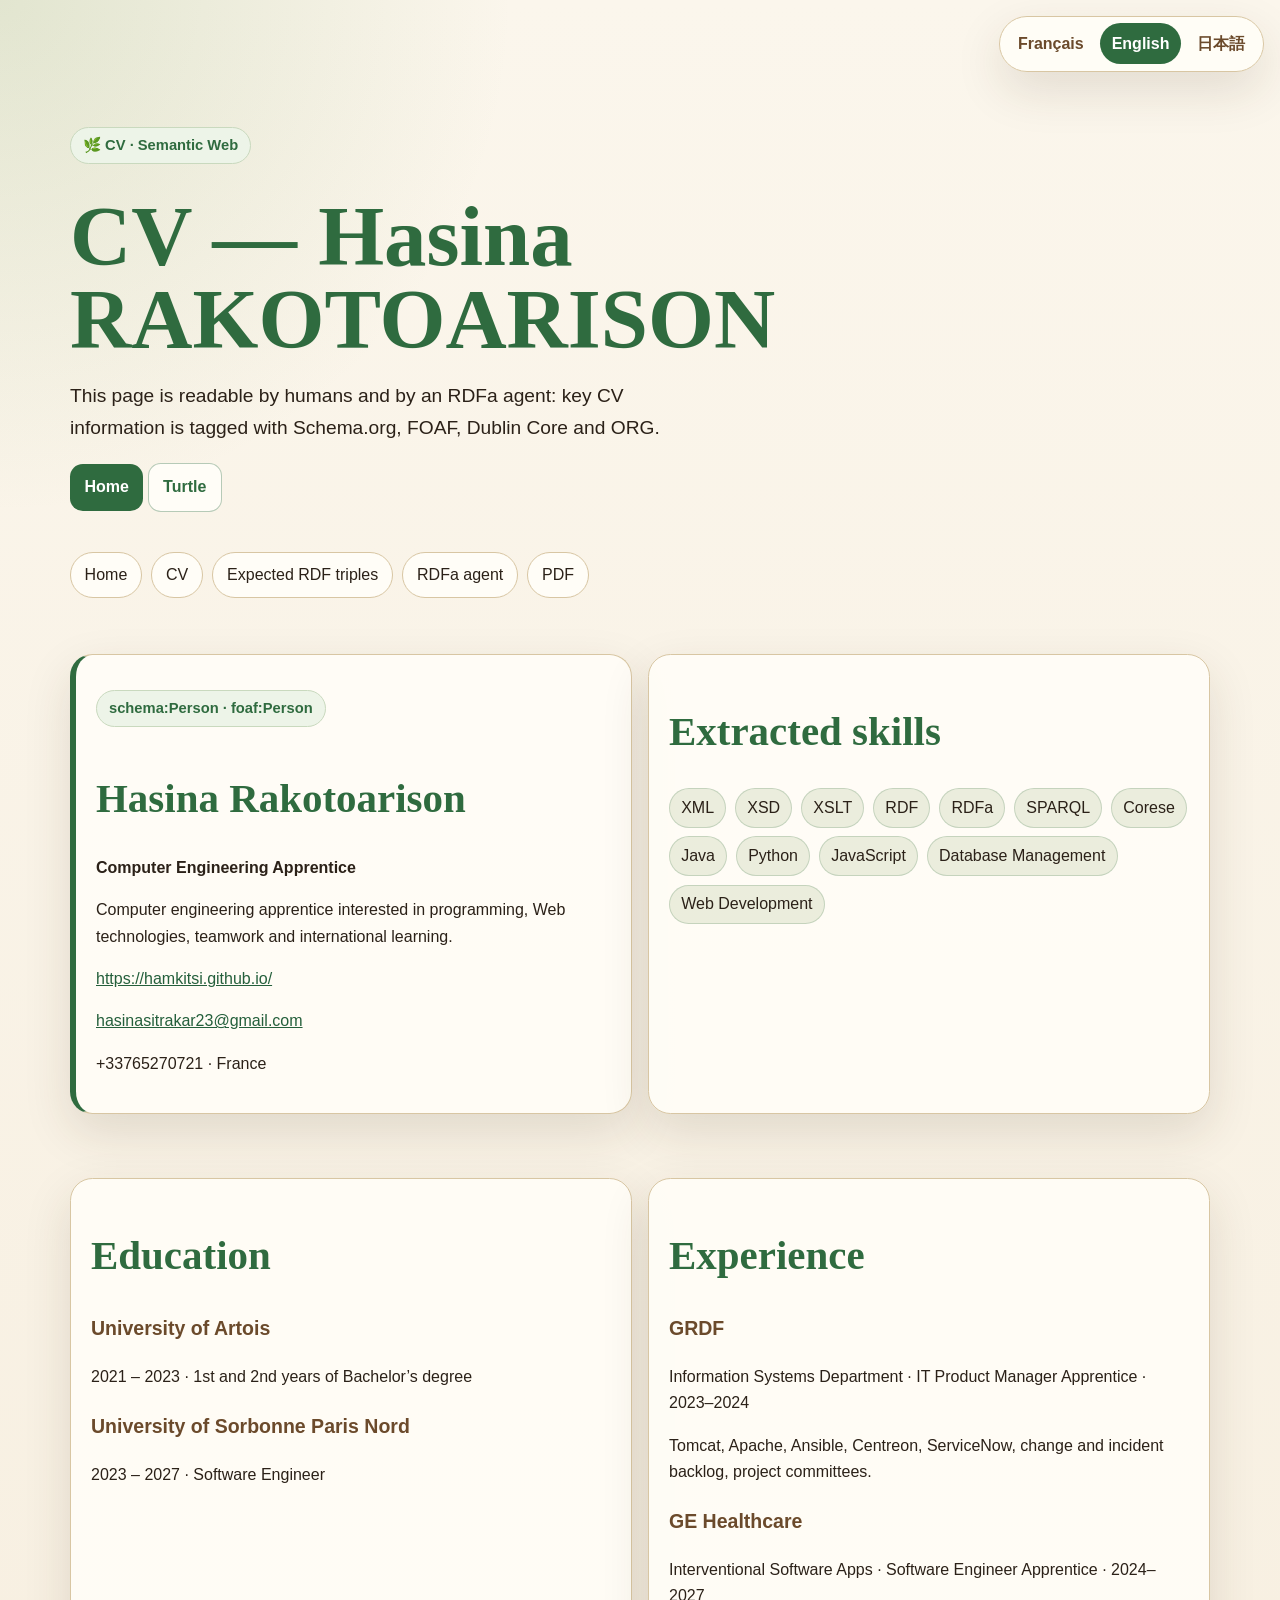
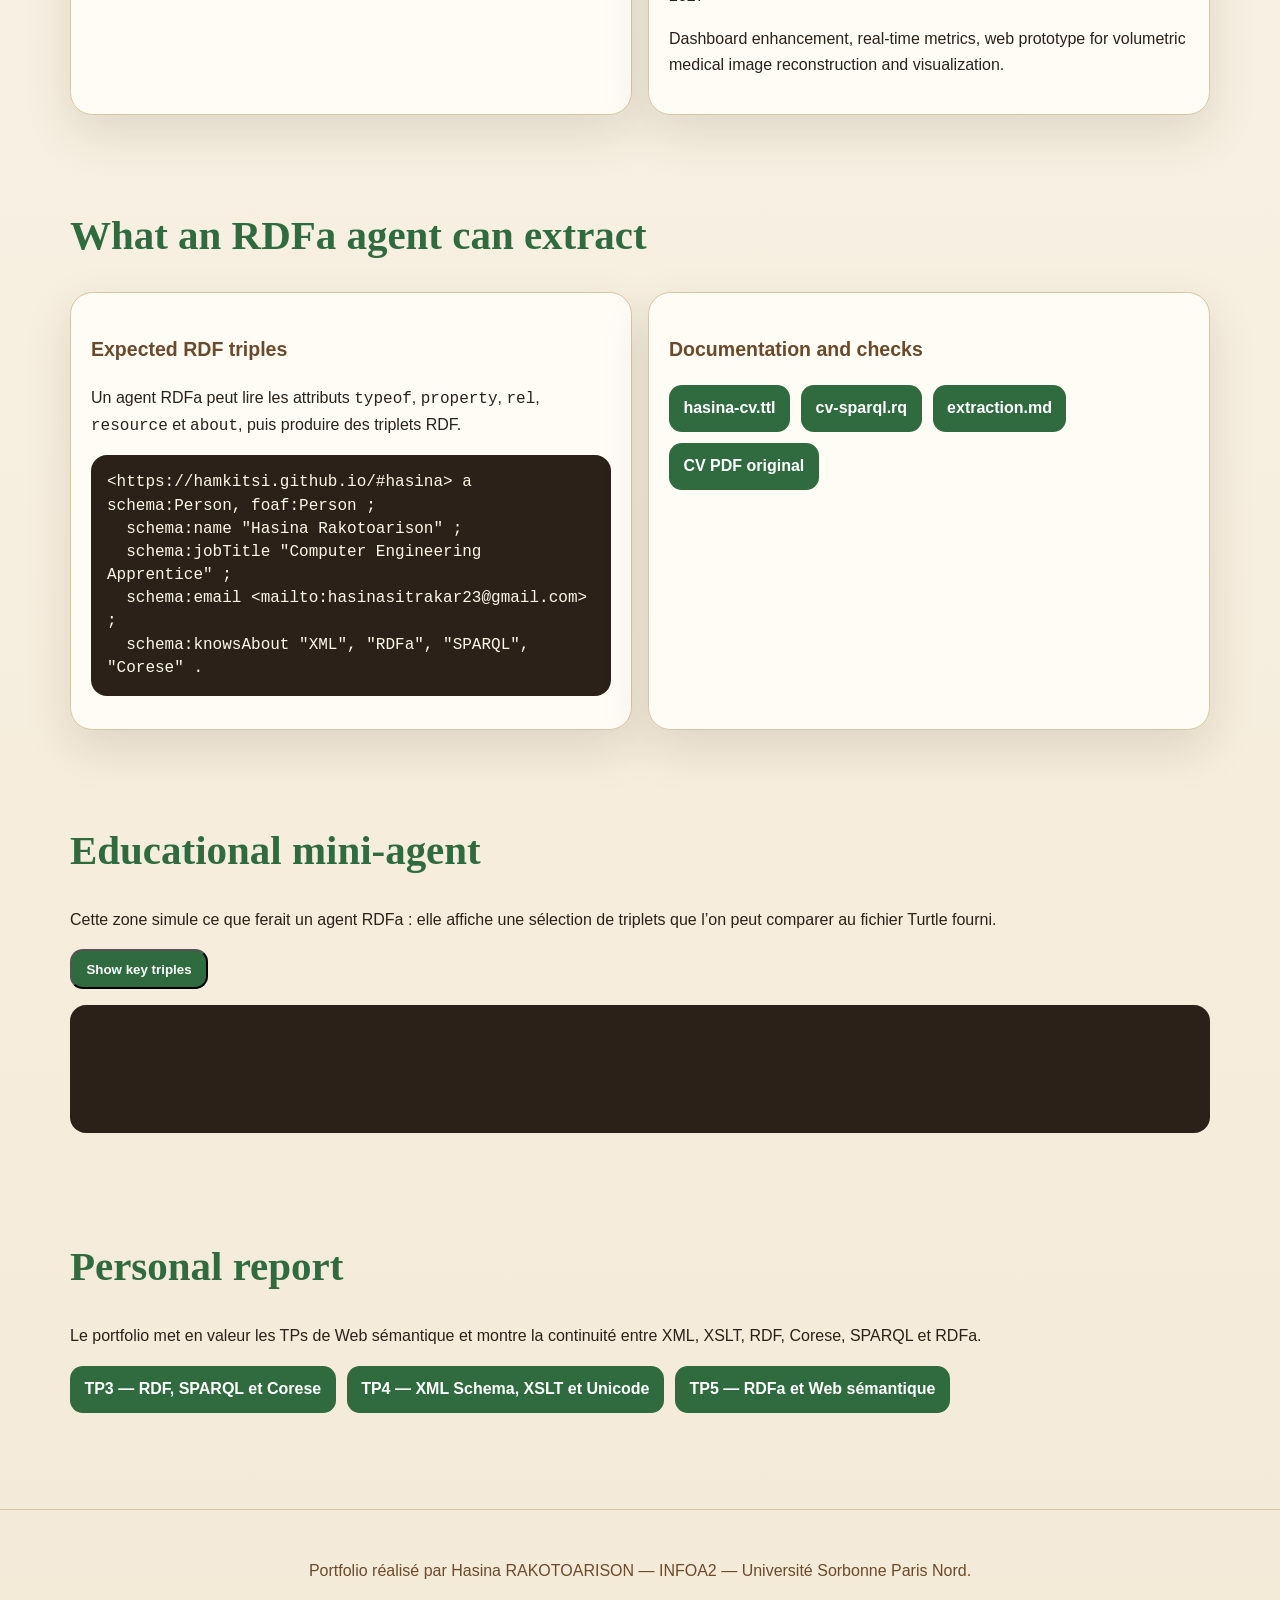
==== cv-rdfa.en.html @ fdd9b05f "Renommage sections CV et realisations" ====
<!doctype html>
<html lang="en" dir="ltr" prefix="schema: https://schema.org/ foaf: http://xmlns.com/foaf/0.1/ dc: http://purl.org/dc/elements/1.1/ dcterms: http://purl.org/dc/terms/ org: http://www.w3.org/ns/org# xsd: http://www.w3.org/2001/XMLSchema#">
<head>
  <meta charset="utf-8" />
  <meta name="viewport" content="width=device-width, initial-scale=1" />
  <meta name="description" content="RDFa-annotated CV: skills, education, experience and RDF triples extractable by an agent." />
  <meta name="author" content="Hasina RAKOTOARISON" />
  <title>CV — Hasina RAKOTOARISON</title>
  <link rel="alternate" href="https://hamkitsi.github.io/cv-rdfa.html" hreflang="fr" />
  <link rel="alternate" href="https://hamkitsi.github.io/cv-rdfa.en.html" hreflang="en" />
  <link rel="alternate" href="https://hamkitsi.github.io/cv-rdfa.ja.html" hreflang="ja" />
  <link rel="stylesheet" href="assets/css/style.css" />
</head>
<body typeof="schema:ProfilePage foaf:Document" about="https://hamkitsi.github.io/cv-rdfa.html">
  <a class="skip-link" href="#contenu">CV</a>
  <div class="lang-switcher" aria-label="Language switcher"><a href="cv-rdfa.html" lang="fr" hreflang="fr" class="">Français</a>
<a href="cv-rdfa.en.html" lang="en" hreflang="en" class="active">English</a>
<a href="cv-rdfa.ja.html" lang="ja" hreflang="ja" class="">日本語</a></div>
  <header class="site-header small-hero">
    <section class="hero">
      <div>
        <p class="badge">🌿 CV · Semantic Web</p>
        <h1 property="dc:title schema:name">CV — Hasina RAKOTOARISON</h1>
        <p class="lead" property="dc:description">This page is readable by humans and by an RDFa agent: key CV information is tagged with Schema.org, FOAF, Dublin Core and ORG.</p>
        <p><a class="button-link" href="index.html">Home</a> <a class="button-link secondary" href="rdfa/hasina-cv.ttl">Turtle</a></p>
      </div>
    </section>
  </header>
  <nav class="navbar" aria-label="Navigation">
    <ul>
      <li><a href="index.html">Home</a></li>
      <li><a href="#cv">CV</a></li>
      <li><a href="#triples">Expected RDF triples</a></li>
      <li><a href="#agent-rdfa">RDFa agent</a></li>
      <li><a href="docs/CV_Hasina_Rakotoarison.pdf">PDF</a></li>
    </ul>
  </nav>
  <main id="contenu" about="https://hamkitsi.github.io/#hasina" typeof="schema:Person foaf:Person">
    <section id="cv" class="section grid" aria-labelledby="cv-title">
      <article class="card cv-card main-cv">
        <p class="badge">schema:Person · foaf:Person</p>
        <h2 id="cv-title" property="schema:name foaf:name">Hasina Rakotoarison</h2>
        <meta property="schema:givenName" content="Hasina" />
        <meta property="schema:familyName" content="Rakotoarison" />
        <p><strong property="schema:jobTitle">Computer Engineering Apprentice</strong></p>
        <p property="schema:description">Computer engineering apprentice interested in programming, Web technologies, teamwork and international learning.</p>
        <p><a property="schema:url foaf:homepage" href="https://hamkitsi.github.io/">https://hamkitsi.github.io/</a></p>
        <p><a property="schema:email foaf:mbox" href="mailto:hasinasitrakar23@gmail.com">hasinasitrakar23@gmail.com</a></p>
        <p><span property="schema:telephone">+33765270721</span> · <span property="schema:address" typeof="schema:PostalAddress"><span property="schema:addressCountry">France</span></span></p>
      </article>
      <article class="card" rel="schema:knowsAbout">
        <h2>Extracted skills</h2>
        <ul class="pill-list">
          <li property="schema:knowsAbout">XML</li>
          <li property="schema:knowsAbout">XSD</li>
          <li property="schema:knowsAbout">XSLT</li>
          <li property="schema:knowsAbout">RDF</li>
          <li property="schema:knowsAbout">RDFa</li>
          <li property="schema:knowsAbout">SPARQL</li>
          <li property="schema:knowsAbout">Corese</li>
          <li property="schema:knowsAbout">Java</li>
          <li property="schema:knowsAbout">Python</li>
          <li property="schema:knowsAbout">JavaScript</li>
          <li property="schema:knowsAbout">Database Management</li>
          <li property="schema:knowsAbout">Web Development</li>
        </ul>
      </article>
    </section>

    <section class="section grid" aria-label="Education and experience">
      <article class="card" rel="schema:alumniOf">
        <h2>Education</h2>
        <div typeof="schema:CollegeOrUniversity" resource="https://www.univ-artois.fr/">
          <h3 property="schema:name">University of Artois</h3>
          <p><time property="schema:startDate" datetime="2021">2021</time> – <time property="schema:endDate" datetime="2023">2023</time> · <span property="schema:description">1st and 2nd years of Bachelor’s degree</span></p>
        </div>
        <div typeof="schema:CollegeOrUniversity" resource="https://www.univ-spn.fr/">
          <h3 property="schema:name">University of Sorbonne Paris Nord</h3>
          <p><time property="schema:startDate" datetime="2023">2023</time> – <time property="schema:endDate" datetime="2027">2027</time> · <span property="schema:description">Software Engineer</span></p>
        </div>
      </article>
      <article class="card" rel="schema:worksFor">
        <h2>Experience</h2>
        <div typeof="schema:Organization" resource="https://www.grdf.fr/">
          <h3 property="schema:name">GRDF</h3>
          <p><span property="schema:department">Information Systems Department</span> · <span property="schema:roleName">IT Product Manager Apprentice</span> · <time datetime="2023">2023</time>–<time datetime="2024">2024</time></p>
          <p property="schema:description">Tomcat, Apache, Ansible, Centreon, ServiceNow, change and incident backlog, project committees.</p>
        </div>
        <div typeof="schema:Organization" resource="https://www.gehealthcare.com/">
          <h3 property="schema:name">GE Healthcare</h3>
          <p><span property="schema:department">Interventional Software Apps</span> · <span property="schema:roleName">Software Engineer Apprentice</span> · <time datetime="2024">2024</time>–<time datetime="2027">2027</time></p>
          <p property="schema:description">Dashboard enhancement, real-time metrics, web prototype for volumetric medical image reconstruction and visualization.</p>
        </div>
      </article>
    </section>

    <section id="triples" class="section" aria-labelledby="triples-title">
      <h2 id="triples-title">What an RDFa agent can extract</h2>
      <div class="grid">
        <article class="card">
          <h3>Expected RDF triples</h3>
          <p>Un agent RDFa peut lire les attributs <code>typeof</code>, <code>property</code>, <code>rel</code>, <code>resource</code> et <code>about</code>, puis produire des triplets RDF.</p>
          <pre><code>&lt;https://hamkitsi.github.io/#hasina&gt; a schema:Person, foaf:Person ;
  schema:name "Hasina Rakotoarison" ;
  schema:jobTitle "Computer Engineering Apprentice" ;
  schema:email &lt;mailto:hasinasitrakar23@gmail.com&gt; ;
  schema:knowsAbout "XML", "RDFa", "SPARQL", "Corese" .</code></pre>
        </article>
        <article class="card">
          <h3>Documentation and checks</h3>
          <ul class="link-list">
            <li><a href="rdfa/hasina-cv.ttl">hasina-cv.ttl</a></li>
            <li><a href="rdfa/cv-sparql.rq">cv-sparql.rq</a></li>
            <li><a href="rdfa/extraction.md">extraction.md</a></li>
            <li><a href="docs/CV_Hasina_Rakotoarison.pdf">CV PDF original</a></li>
          </ul>
        </article>
      </div>
    </section>

    <section id="agent-rdfa" class="section" about="https://hamkitsi.github.io/#agent-rdfa" typeof="schema:SoftwareApplication" aria-labelledby="agent-title">
      <h2 id="agent-title" property="schema:name">Educational mini-agent</h2>
      <p property="schema:description">Cette zone simule ce que ferait un agent RDFa : elle affiche une sélection de triplets que l’on peut comparer au fichier Turtle fourni.</p>
      <p><button class="button-link" type="button" id="show-rdfa-triples">Show key triples</button></p>
      <pre id="rdfa-agent-output" class="output-box"><code></code></pre>
      <script>
      document.getElementById('show-rdfa-triples').addEventListener('click', function () {
        document.querySelector('#rdfa-agent-output code').textContent = `@prefix schema: <https://schema.org/> .
@prefix foaf: <http://xmlns.com/foaf/0.1/> .
<https://hamkitsi.github.io/#hasina> a schema:Person, foaf:Person ;
  schema:name "Hasina Rakotoarison" ;
  schema:jobTitle "Computer Engineering Apprentice" ;
  schema:worksFor <https://www.gehealthcare.com/> ;
  schema:alumniOf <https://www.univ-spn.fr/> ;
  schema:knowsAbout "XML", "XSLT", "RDFa", "SPARQL", "Corese" .`;
      });
      </script>
    </section>

    <section class="section" aria-labelledby="reports-title">
      <h2 id="reports-title">Personal report</h2>
      <p>Le portfolio met en valeur les TPs de Web sémantique et montre la continuité entre XML, XSLT, RDF, Corese, SPARQL et RDFa.</p>
      <ul class="link-list">
        <li><a href="docs/CR_TP3_RDF_SPARQL_Corese.pdf">TP3 — RDF, SPARQL et Corese</a></li>
        <li><a href="docs/CR_TP4_XMLSchema_XSLT_Unicode.pdf">TP4 — XML Schema, XSLT et Unicode</a></li>
        <li><a href="docs/CR_TP5_RDFa_WebSemantique.pdf">TP5 — RDFa et Web sémantique</a></li>
      </ul>
    </section>
  </main>
  <footer class="site-footer"><p>Portfolio réalisé par Hasina RAKOTOARISON — INFOA2 — Université Sorbonne Paris Nord.</p></footer>
</body>
</html>
---- assets/css/style.css ----
/* Portfolio Hasina RAKOTOARISON — palette forêt */
:root {
  --fond: #fbf6ec;
  --papier: #fffdf7;
  --vert: #2f6b3f;
  --vert-clair: #8fae72;
  --marron: #6b4a2b;
  --marron-clair: #d8c6a3;
  --texte: #2b2118;
  --ombre: 0 18px 48px rgba(61, 43, 23, .13);
}
* { box-sizing: border-box; }
html { scroll-behavior: smooth; }
body {
  margin: 0;
  font-family: Arial, Helvetica, sans-serif;
  color: var(--texte);
  background:
    radial-gradient(circle at top left, rgba(143,174,114,.23), transparent 32rem),
    linear-gradient(180deg, var(--fond), #f4ead8);
  line-height: 1.65;
}
a { color: #245f3b; }
a:focus, button:focus { outline: 3px solid #8fae72; outline-offset: 3px; }
.skip-link {
  position: absolute; left: -999px; top: .5rem; background: var(--vert); color: white;
  padding: .75rem 1rem; border-radius: .75rem; z-index: 20;
}
.skip-link:focus { left: .5rem; }
.lang-switcher {
  position: fixed; right: 1rem; top: 1rem; z-index: 10;
  display: flex; gap: .35rem; padding: .4rem; border-radius: 999px;
  background: rgba(255,253,247,.92); border: 1px solid var(--marron-clair); box-shadow: var(--ombre);
}
.lang-switcher a, .lang-switcher button {
  border: 0; border-radius: 999px; padding: .45rem .7rem; background: transparent;
  color: var(--marron); text-decoration: none; font-weight: 700; cursor: pointer;
}
.lang-switcher .active, .lang-switcher a:hover, .lang-switcher button:hover { background: var(--vert); color: white; }
.site-header {
  max-width: 1180px; margin: 0 auto; padding: 7rem 1.25rem 2rem;
}
.hero {
  display: grid; grid-template-columns: minmax(0, 1.15fr) minmax(260px, .85fr); gap: 2rem; align-items: center;
}
.badge, .pill {
  display: inline-flex; align-items: center; gap: .4rem;
  background: #edf4e8; color: var(--vert); border: 1px solid #c9d9be;
  border-radius: 999px; padding: .35rem .75rem; font-weight: 700; font-size: .92rem;
}
h1 { font-family: Georgia, 'Times New Roman', serif; font-size: clamp(2.4rem, 7vw, 5.3rem); line-height: .98; color: var(--vert); margin: 1rem 0; }
h2 { font-family: Georgia, 'Times New Roman', serif; font-size: clamp(1.7rem, 3.2vw, 2.8rem); color: var(--vert); line-height: 1.1; }
h3 { color: var(--marron); font-size: 1.22rem; }
.lead { font-size: 1.2rem; max-width: 72ch; }
.hero-card, .card, .stat, .album-card {
  background: rgba(255,253,247,.94); border: 1px solid var(--marron-clair); border-radius: 1.4rem; box-shadow: var(--ombre);
}
.hero-card { padding: 1.4rem; }
.tree-illustration { width: 100%; height: auto; display: block; }
.navbar {
  max-width: 1180px; margin: 0 auto; padding: 0 1.25rem 1.5rem;
}
.navbar ul { list-style: none; display: flex; flex-wrap: wrap; gap: .6rem; padding: 0; margin: 0; }
.navbar a { display: block; text-decoration: none; color: var(--texte); background: var(--papier); border: 1px solid var(--marron-clair); border-radius: 999px; padding: .55rem .85rem; }
.navbar a:hover { background: var(--vert); color: white; }
main { max-width: 1180px; margin: 0 auto; padding: 0 1.25rem 3rem; }
.section { padding: 2rem 0; scroll-margin-top: 5.5rem; }
.grid { display: grid; grid-template-columns: repeat(2, minmax(0, 1fr)); gap: 1rem; }
.card { padding: 1.25rem; }
.stats { display: grid; grid-template-columns: repeat(4, minmax(0, 1fr)); gap: 1rem; margin: 1.2rem 0; }
.stat { padding: 1rem; }
.stat strong { display: block; font-size: 2rem; color: var(--vert); }
pre { background: #2b2118; color: #fff8e8; padding: 1rem; border-radius: 1rem; overflow: auto; line-height: 1.45; }
code { font-family: ui-monospace, SFMono-Regular, Menlo, Consolas, monospace; }
.table-wrap { overflow-x: auto; border-radius: 1rem; border: 1px solid var(--marron-clair); background: var(--papier); }
table { width: 100%; border-collapse: collapse; }
th, td { padding: .85rem; border-bottom: 1px solid #eadfc9; text-align: left; vertical-align: top; }
th { background: #edf4e8; color: var(--vert); }
.link-list { display: flex; flex-wrap: wrap; gap: .7rem; padding: 0; list-style: none; }
.link-list a, .button-link { display: inline-block; border-radius: .8rem; background: var(--vert); color: white; padding: .65rem .9rem; text-decoration: none; font-weight: 700; }
.link-list a.secondary, .button-link.secondary { background: #fffdf7; color: var(--marron); border: 1px solid var(--marron-clair); }
.video-box video { width: 100%; border-radius: 1.2rem; border: 1px solid var(--marron-clair); background: #000; }
.album-grid { display: grid; gap: 1rem; }
.album-card { display: grid; grid-template-columns: 120px 1fr; gap: 1rem; padding: 1rem; }
.album-card img { width: 120px; border-radius: .8rem; border: 1px solid var(--marron-clair); }
.svg-frame { width: 100%; min-height: 300px; border: 1px solid var(--marron-clair); border-radius: 1rem; background: white; }
.site-footer { text-align: center; padding: 2rem 1rem; border-top: 1px solid var(--marron-clair); color: var(--marron); }
.page-shell { max-width: 1100px; margin: 0 auto; padding: 2rem 1.25rem 4rem; }
.subpage { background: var(--fond); }
@media (max-width: 850px) {
  .hero, .grid, .stats { grid-template-columns: 1fr; }
  .site-header { padding-top: 6rem; }
  .album-card { grid-template-columns: 1fr; }
}


/* RDFa / CV additions */
.small-hero { padding-bottom: 1.5rem; }
.button-link.secondary { background: var(--papier); color: var(--vert); border: 1px solid rgba(47, 107, 63, .35); }
.cv-card.main-cv { border-left: 6px solid var(--vert); }
.pill-list { display: flex; flex-wrap: wrap; gap: .55rem; list-style: none; padding: 0; margin: 1rem 0 0; }
.pill-list li { background: rgba(143, 174, 114, .18); border: 1px solid rgba(47, 107, 63, .20); border-radius: 999px; padding: .35rem .7rem; }
.output-box { min-height: 8rem; background: #2b2118; color: #fffdf7; border-radius: 16px; padding: 1rem; overflow-x: auto; }
code { white-space: pre-wrap; }
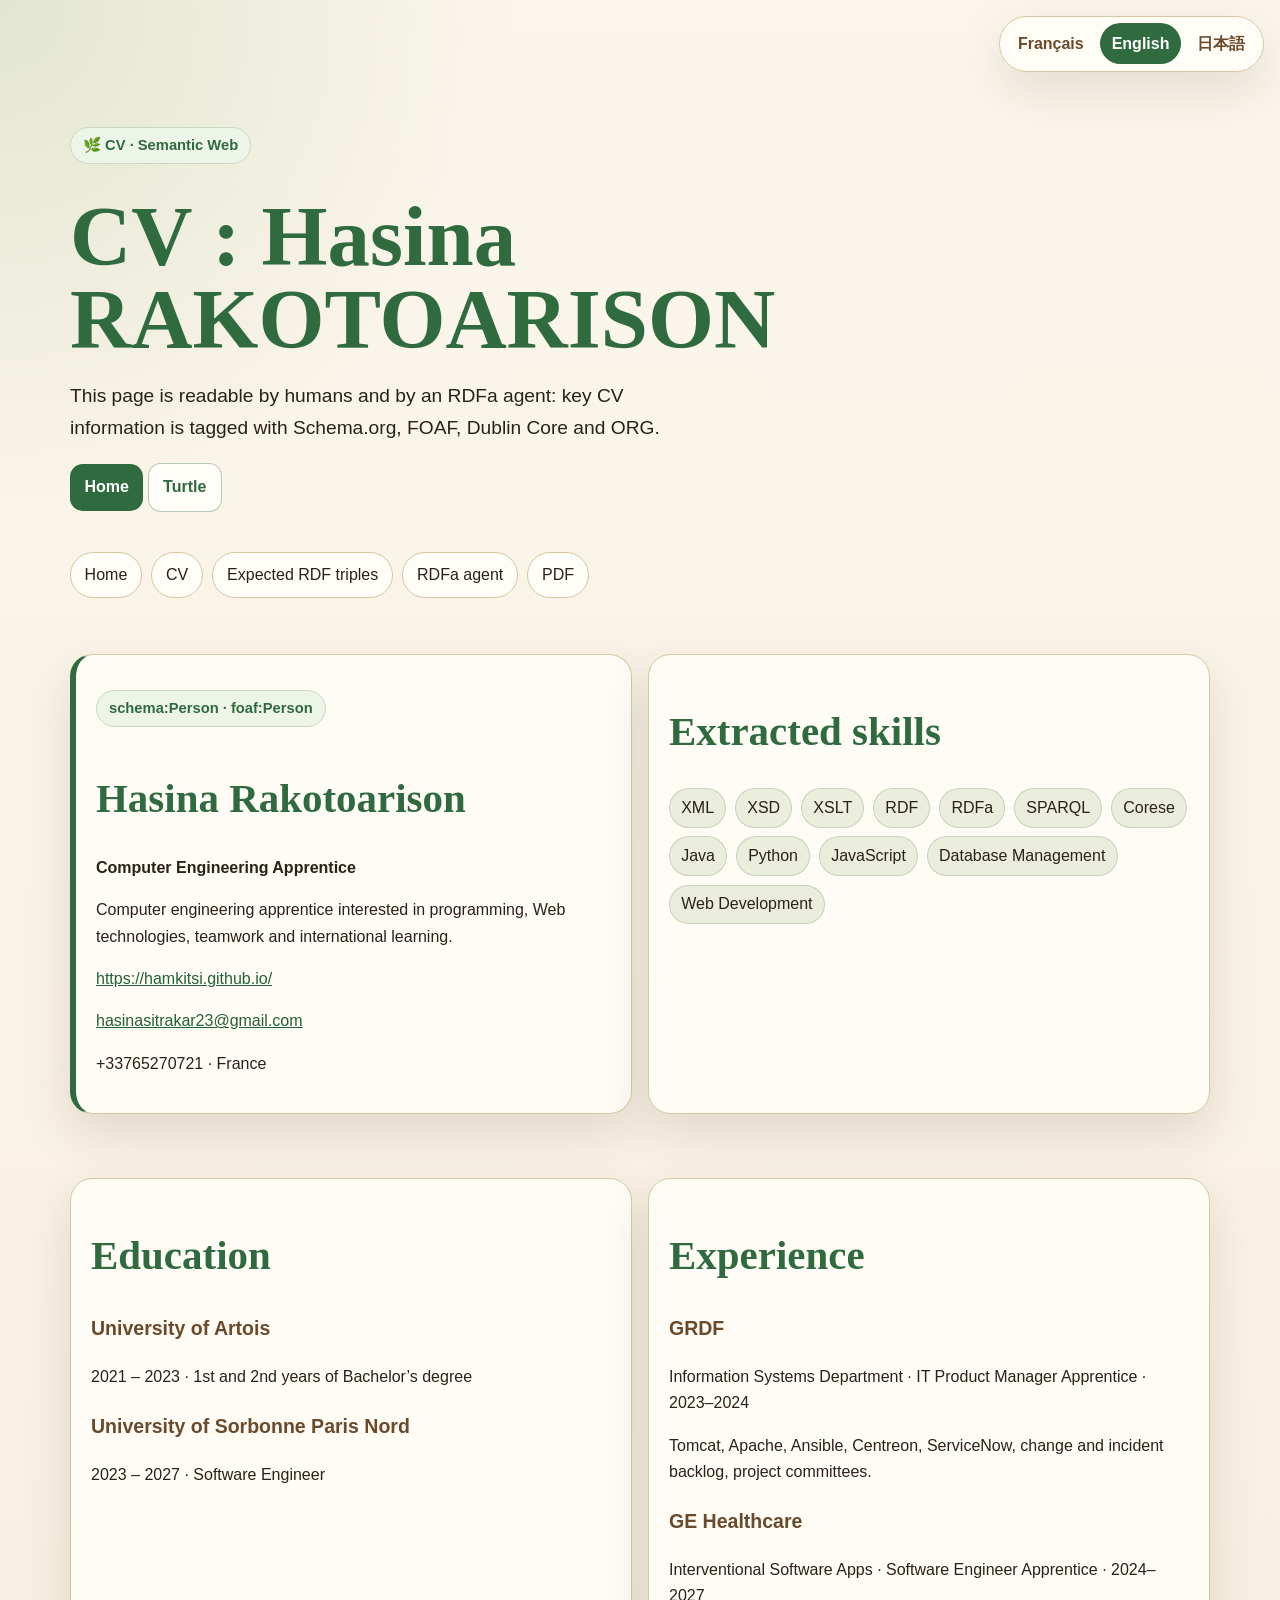
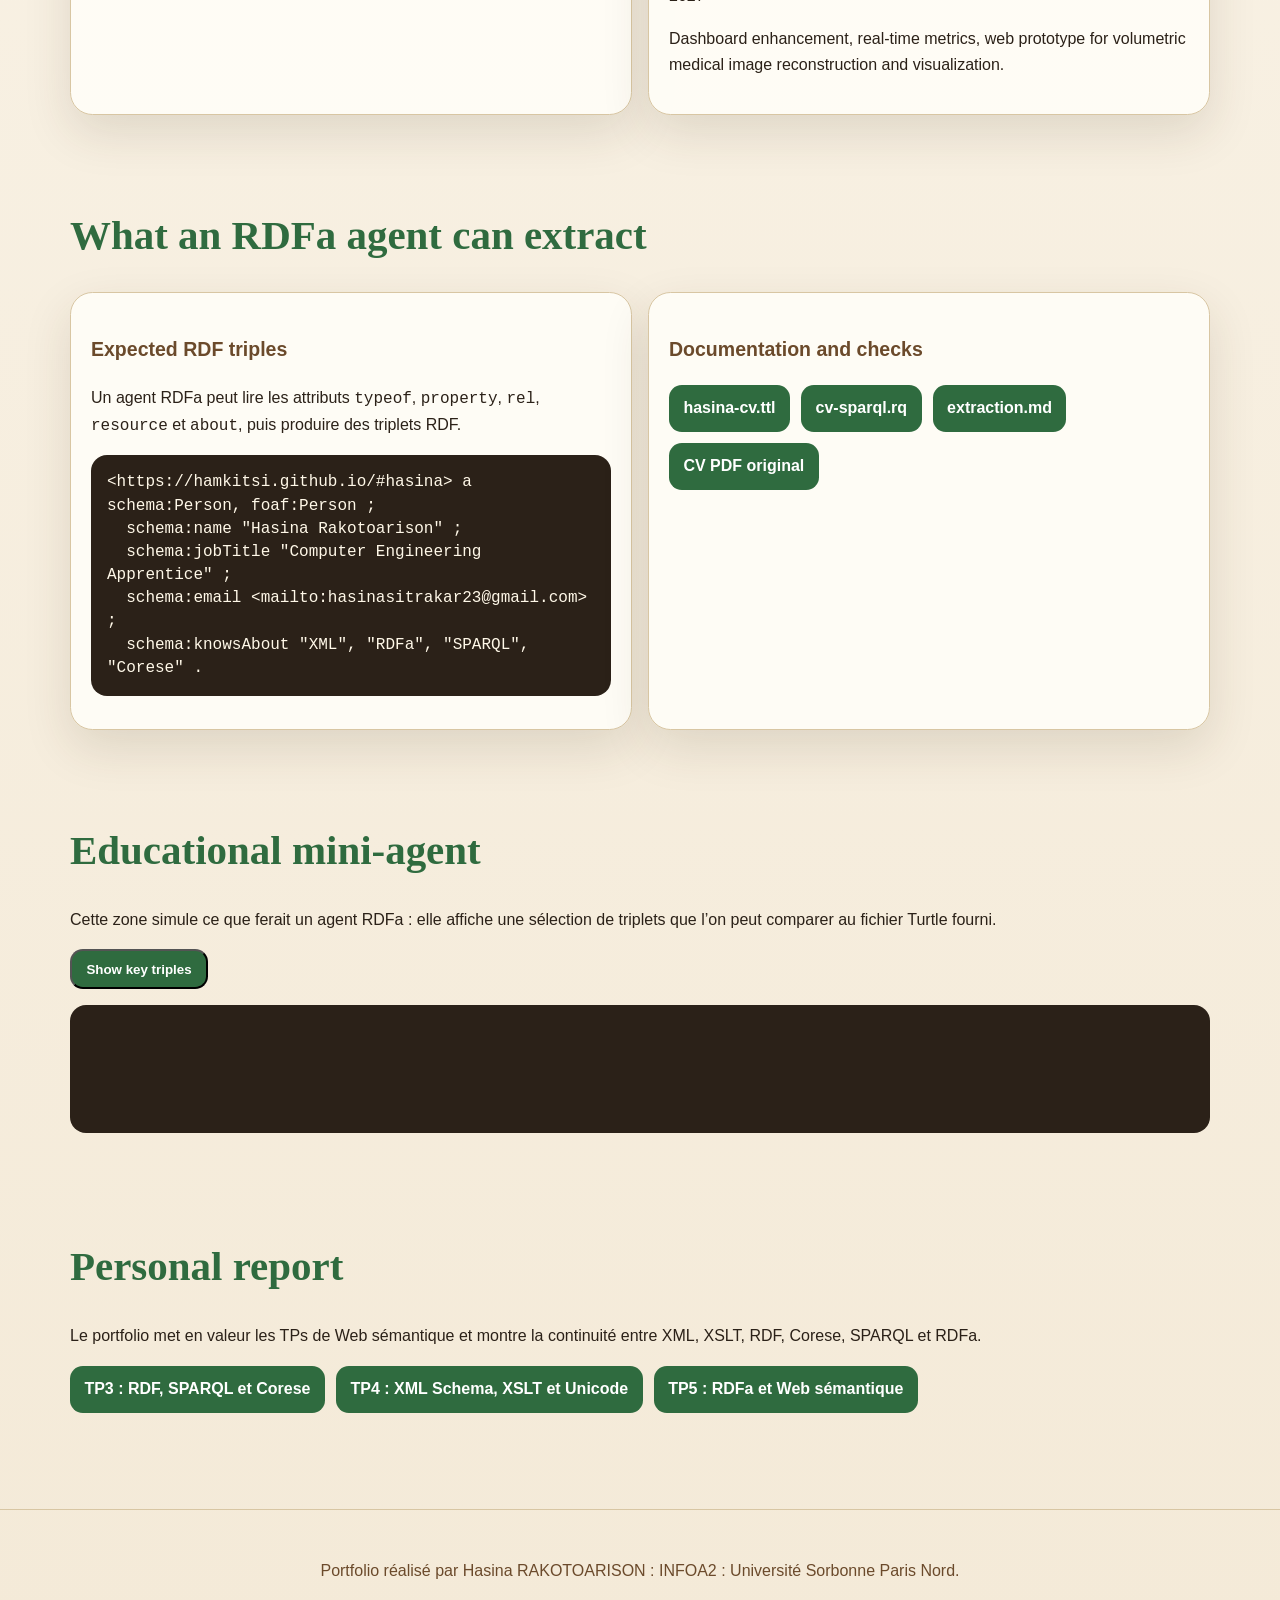
==== commit cda5dc36: "Suppression section validation et remplacement des tirets" ====
--- a/cv-rdfa.en.html
+++ b/cv-rdfa.en.html
@@ -5,7 +5,7 @@
   <meta name="viewport" content="width=device-width, initial-scale=1" />
   <meta name="description" content="RDFa-annotated CV: skills, education, experience and RDF triples extractable by an agent." />
   <meta name="author" content="Hasina RAKOTOARISON" />
-  <title>CV — Hasina RAKOTOARISON</title>
+  <title>CV : Hasina RAKOTOARISON</title>
   <link rel="alternate" href="https://hamkitsi.github.io/cv-rdfa.html" hreflang="fr" />
   <link rel="alternate" href="https://hamkitsi.github.io/cv-rdfa.en.html" hreflang="en" />
   <link rel="alternate" href="https://hamkitsi.github.io/cv-rdfa.ja.html" hreflang="ja" />
@@ -20,7 +20,7 @@
     <section class="hero">
       <div>
         <p class="badge">🌿 CV · Semantic Web</p>
-        <h1 property="dc:title schema:name">CV — Hasina RAKOTOARISON</h1>
+        <h1 property="dc:title schema:name">CV : Hasina RAKOTOARISON</h1>
         <p class="lead" property="dc:description">This page is readable by humans and by an RDFa agent: key CV information is tagged with Schema.org, FOAF, Dublin Core and ORG.</p>
         <p><a class="button-link" href="index.html">Home</a> <a class="button-link secondary" href="rdfa/hasina-cv.ttl">Turtle</a></p>
       </div>
@@ -141,12 +141,12 @@
       <h2 id="reports-title">Personal report</h2>
       <p>Le portfolio met en valeur les TPs de Web sémantique et montre la continuité entre XML, XSLT, RDF, Corese, SPARQL et RDFa.</p>
       <ul class="link-list">
-        <li><a href="docs/CR_TP3_RDF_SPARQL_Corese.pdf">TP3 — RDF, SPARQL et Corese</a></li>
-        <li><a href="docs/CR_TP4_XMLSchema_XSLT_Unicode.pdf">TP4 — XML Schema, XSLT et Unicode</a></li>
-        <li><a href="docs/CR_TP5_RDFa_WebSemantique.pdf">TP5 — RDFa et Web sémantique</a></li>
+        <li><a href="docs/CR_TP3_RDF_SPARQL_Corese.pdf">TP3 : RDF, SPARQL et Corese</a></li>
+        <li><a href="docs/CR_TP4_XMLSchema_XSLT_Unicode.pdf">TP4 : XML Schema, XSLT et Unicode</a></li>
+        <li><a href="docs/CR_TP5_RDFa_WebSemantique.pdf">TP5 : RDFa et Web sémantique</a></li>
       </ul>
     </section>
   </main>
-  <footer class="site-footer"><p>Portfolio réalisé par Hasina RAKOTOARISON — INFOA2 — Université Sorbonne Paris Nord.</p></footer>
+  <footer class="site-footer"><p>Portfolio réalisé par Hasina RAKOTOARISON : INFOA2 : Université Sorbonne Paris Nord.</p></footer>
 </body>
 </html>
--- a/assets/css/style.css
+++ b/assets/css/style.css
@@ -1,4 +1,4 @@
-/* Portfolio Hasina RAKOTOARISON — palette forêt */
+/* Portfolio Hasina RAKOTOARISON : palette forêt */
 :root {
   --fond: #fbf6ec;
   --papier: #fffdf7;
@@ -80,6 +80,8 @@
 .link-list a, .button-link { display: inline-block; border-radius: .8rem; background: var(--vert); color: white; padding: .65rem .9rem; text-decoration: none; font-weight: 700; }
 .link-list a.secondary, .button-link.secondary { background: #fffdf7; color: var(--marron); border: 1px solid var(--marron-clair); }
 .video-box video { width: 100%; border-radius: 1.2rem; border: 1px solid var(--marron-clair); background: #000; }
+.youtube-frame { aspect-ratio: 16 / 9; width: 100%; overflow: hidden; border-radius: 1.2rem; border: 1px solid var(--marron-clair); background: #000; }
+.youtube-frame iframe { width: 100%; height: 100%; border: 0; display: block; }
 .album-grid { display: grid; gap: 1rem; }
 .album-card { display: grid; grid-template-columns: 120px 1fr; gap: 1rem; padding: 1rem; }
 .album-card img { width: 120px; border-radius: .8rem; border: 1px solid var(--marron-clair); }
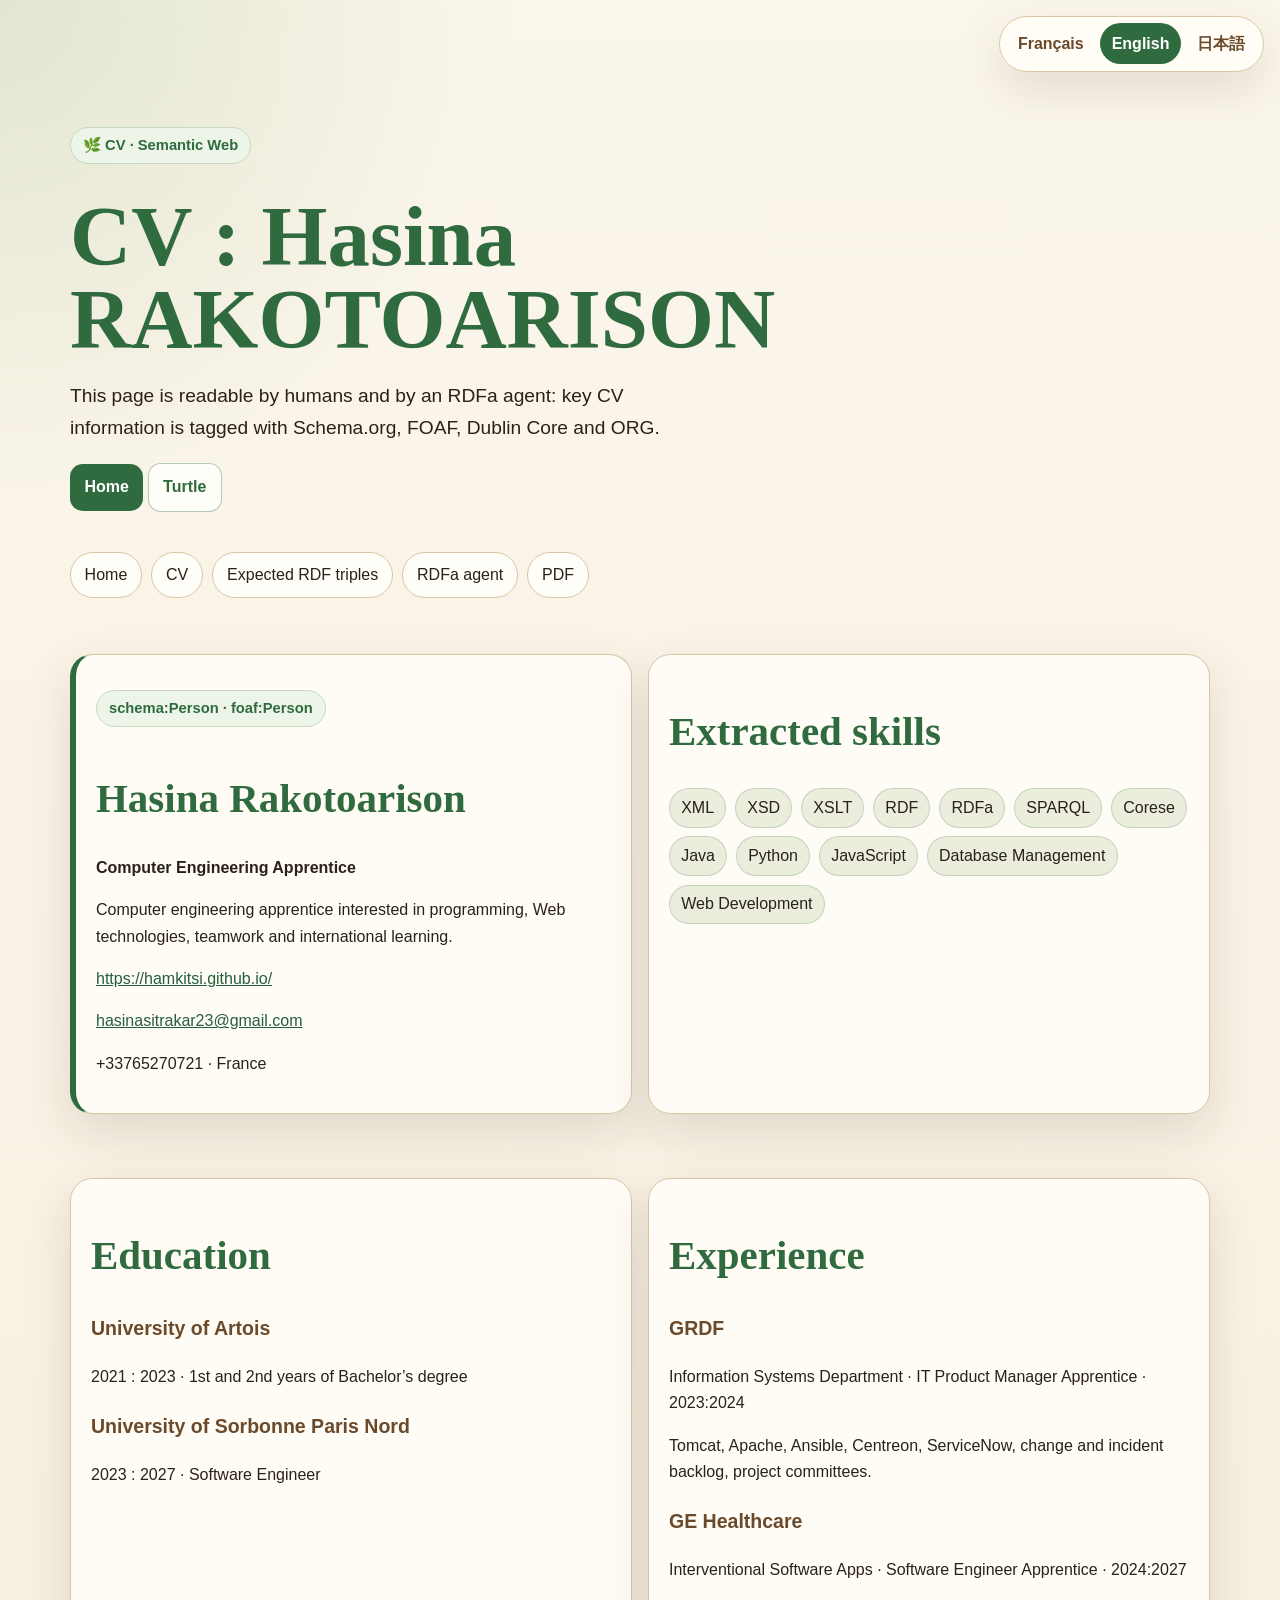
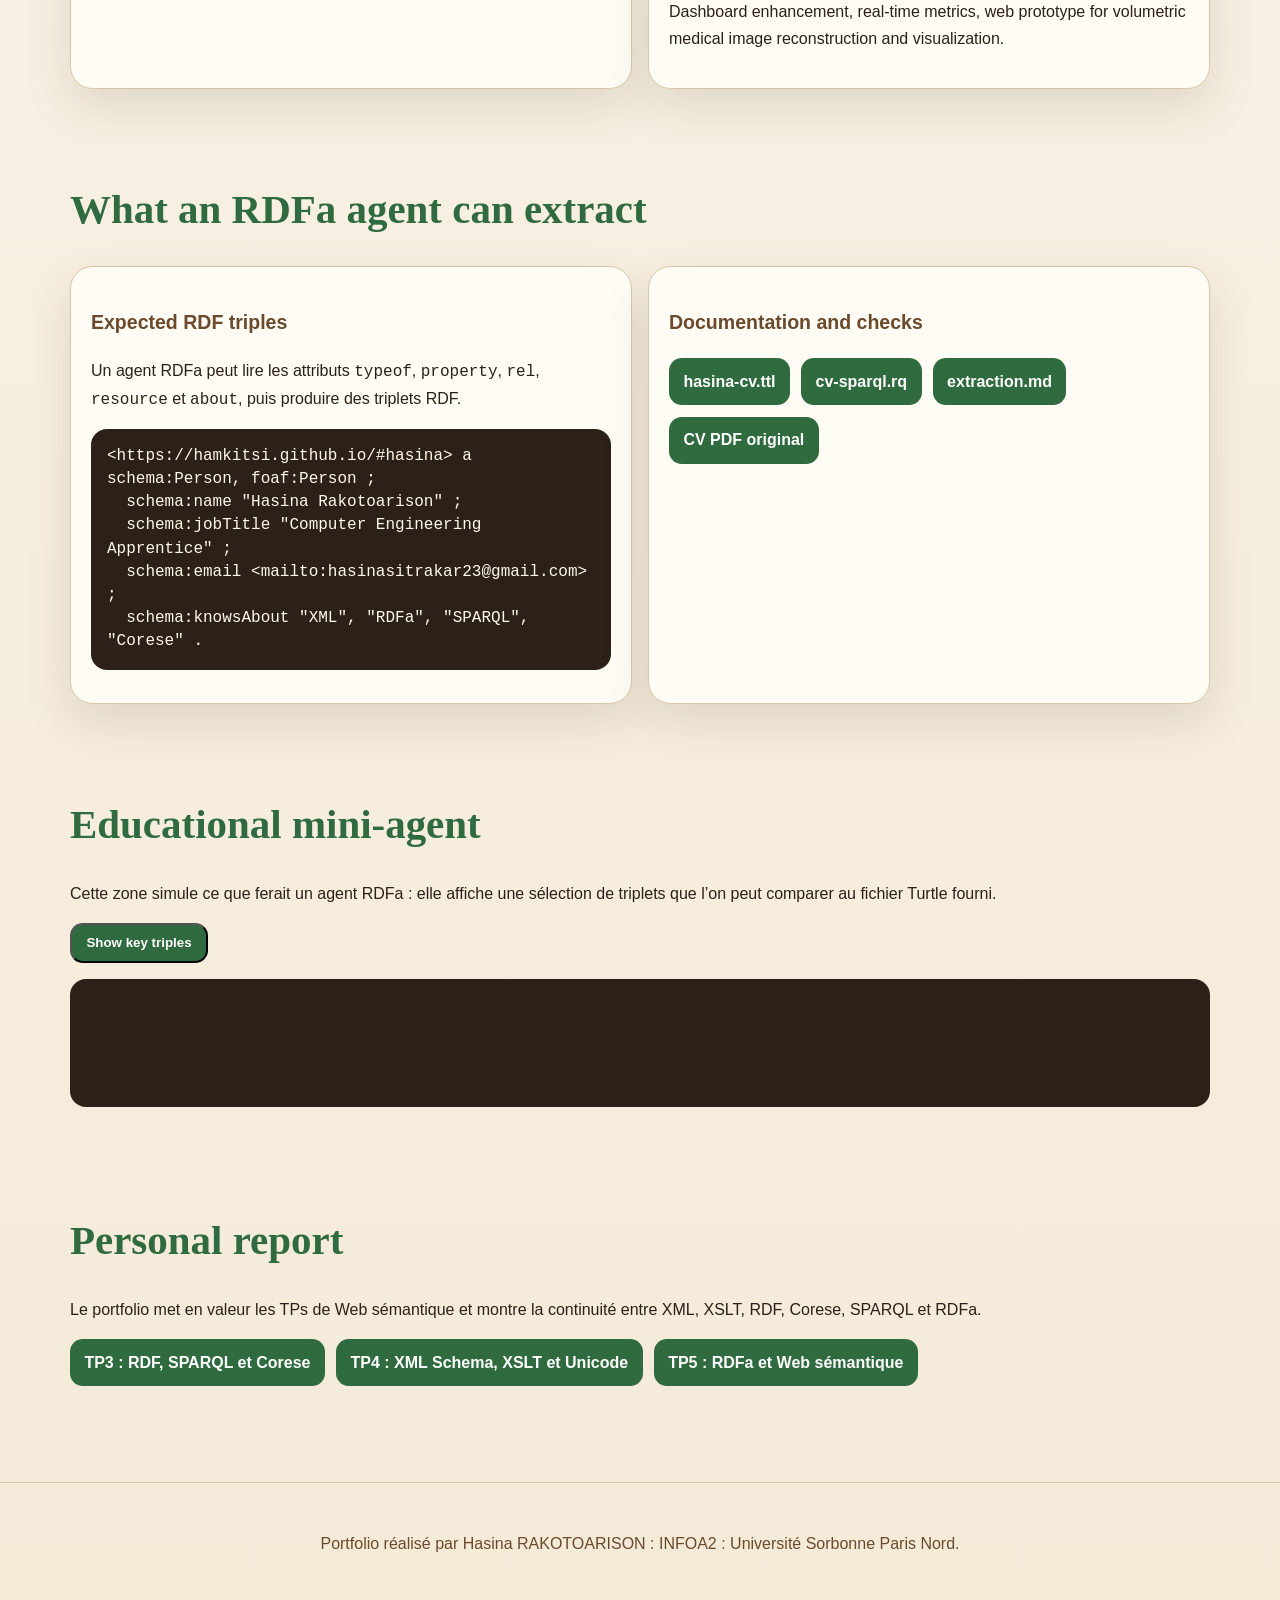
==== commit 87273ba8: "Regroupement des TP et enrichissement du portfolio" ====
--- a/cv-rdfa.en.html
+++ b/cv-rdfa.en.html
@@ -72,23 +72,23 @@
         <h2>Education</h2>
         <div typeof="schema:CollegeOrUniversity" resource="https://www.univ-artois.fr/">
           <h3 property="schema:name">University of Artois</h3>
-          <p><time property="schema:startDate" datetime="2021">2021</time> – <time property="schema:endDate" datetime="2023">2023</time> · <span property="schema:description">1st and 2nd years of Bachelor’s degree</span></p>
+          <p><time property="schema:startDate" datetime="2021">2021</time> : <time property="schema:endDate" datetime="2023">2023</time> · <span property="schema:description">1st and 2nd years of Bachelor’s degree</span></p>
         </div>
         <div typeof="schema:CollegeOrUniversity" resource="https://www.univ-spn.fr/">
           <h3 property="schema:name">University of Sorbonne Paris Nord</h3>
-          <p><time property="schema:startDate" datetime="2023">2023</time> – <time property="schema:endDate" datetime="2027">2027</time> · <span property="schema:description">Software Engineer</span></p>
+          <p><time property="schema:startDate" datetime="2023">2023</time> : <time property="schema:endDate" datetime="2027">2027</time> · <span property="schema:description">Software Engineer</span></p>
         </div>
       </article>
       <article class="card" rel="schema:worksFor">
         <h2>Experience</h2>
         <div typeof="schema:Organization" resource="https://www.grdf.fr/">
           <h3 property="schema:name">GRDF</h3>
-          <p><span property="schema:department">Information Systems Department</span> · <span property="schema:roleName">IT Product Manager Apprentice</span> · <time datetime="2023">2023</time>–<time datetime="2024">2024</time></p>
+          <p><span property="schema:department">Information Systems Department</span> · <span property="schema:roleName">IT Product Manager Apprentice</span> · <time datetime="2023">2023</time>:<time datetime="2024">2024</time></p>
           <p property="schema:description">Tomcat, Apache, Ansible, Centreon, ServiceNow, change and incident backlog, project committees.</p>
         </div>
         <div typeof="schema:Organization" resource="https://www.gehealthcare.com/">
           <h3 property="schema:name">GE Healthcare</h3>
-          <p><span property="schema:department">Interventional Software Apps</span> · <span property="schema:roleName">Software Engineer Apprentice</span> · <time datetime="2024">2024</time>–<time datetime="2027">2027</time></p>
+          <p><span property="schema:department">Interventional Software Apps</span> · <span property="schema:roleName">Software Engineer Apprentice</span> · <time datetime="2024">2024</time>:<time datetime="2027">2027</time></p>
           <p property="schema:description">Dashboard enhancement, real-time metrics, web prototype for volumetric medical image reconstruction and visualization.</p>
         </div>
       </article>
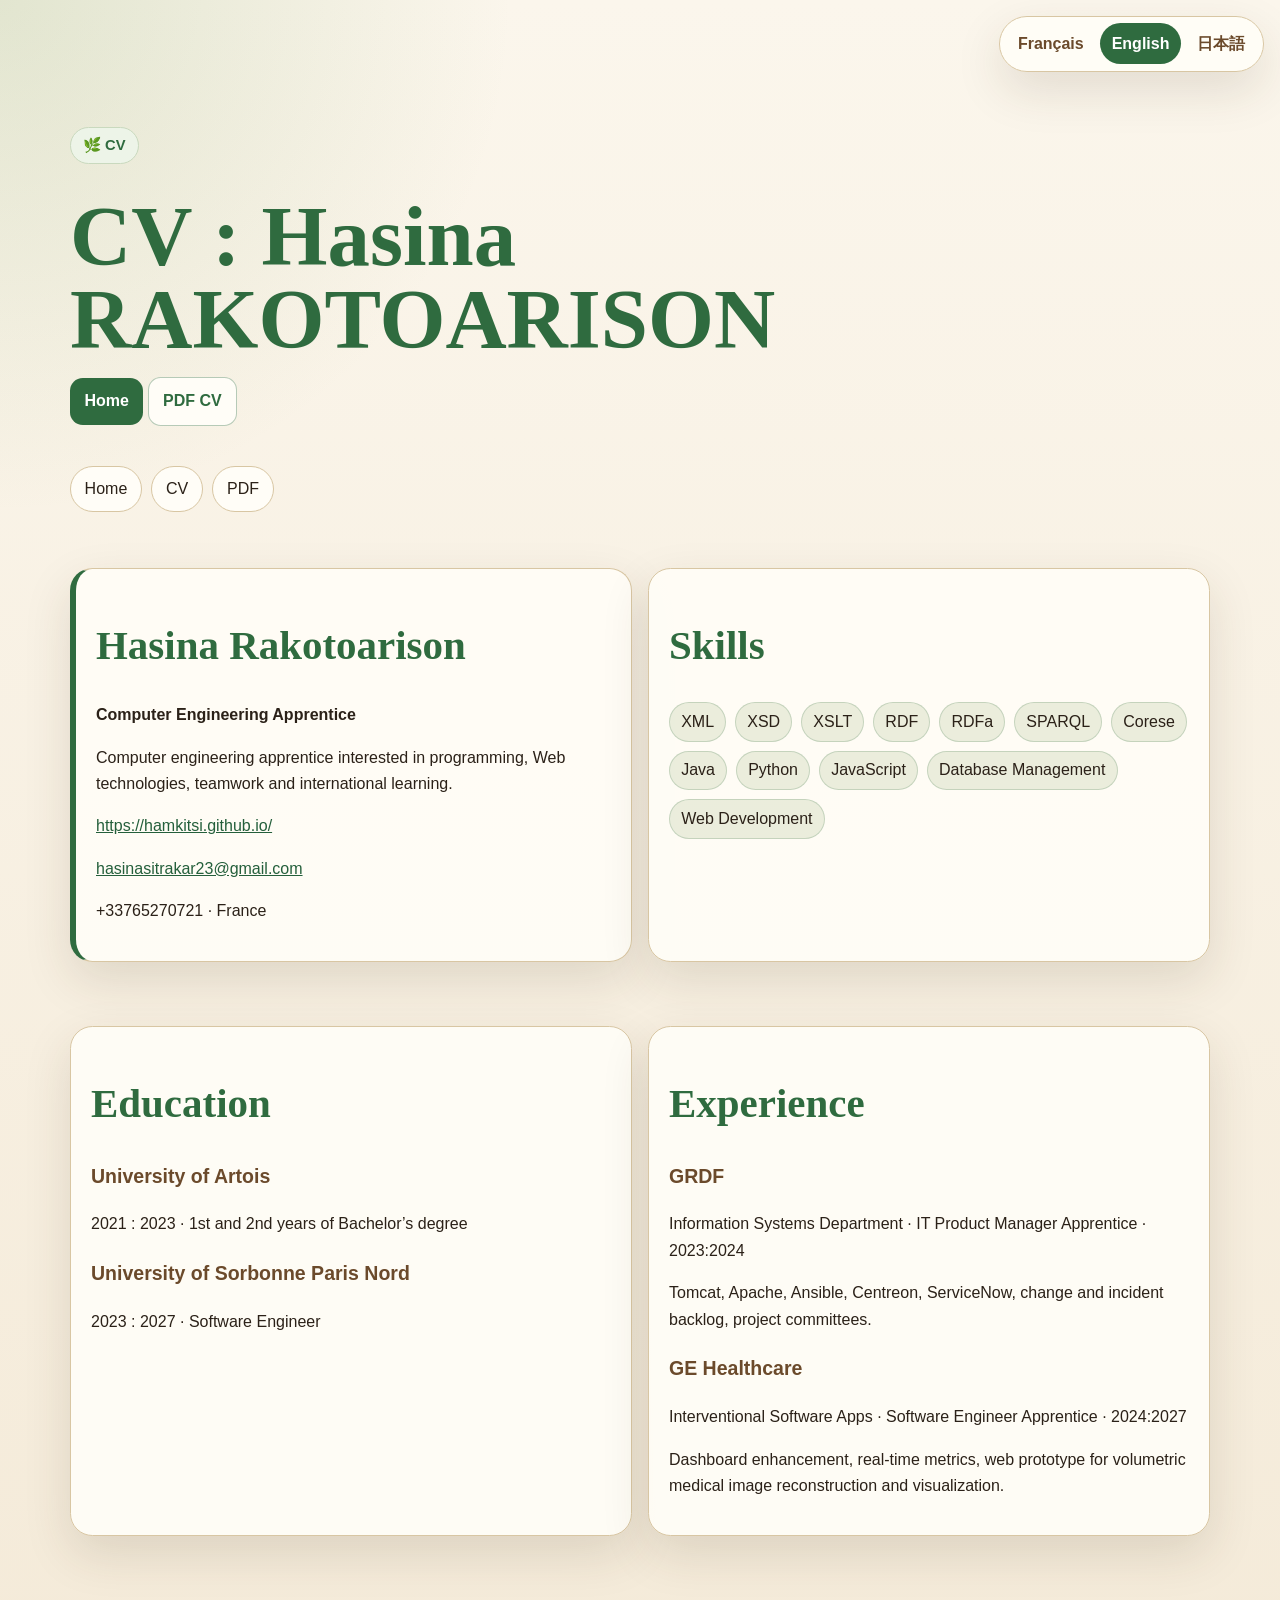
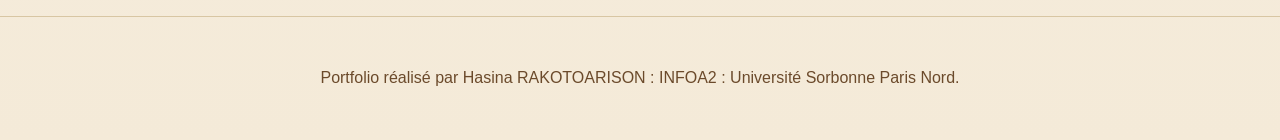
==== commit 3f66868f: "Simplification de la partie CV" ====
--- a/cv-rdfa.en.html
+++ b/cv-rdfa.en.html
@@ -1,152 +1,95 @@
 <!doctype html>
-<html lang="en" dir="ltr" prefix="schema: https://schema.org/ foaf: http://xmlns.com/foaf/0.1/ dc: http://purl.org/dc/elements/1.1/ dcterms: http://purl.org/dc/terms/ org: http://www.w3.org/ns/org# xsd: http://www.w3.org/2001/XMLSchema#">
+<html dir="ltr" lang="en" prefix="schema: https://schema.org/ foaf: http://xmlns.com/foaf/0.1/ dc: http://purl.org/dc/elements/1.1/ dcterms: http://purl.org/dc/terms/ org: http://www.w3.org/ns/org# xsd: http://www.w3.org/2001/XMLSchema#">
 <head>
-  <meta charset="utf-8" />
-  <meta name="viewport" content="width=device-width, initial-scale=1" />
-  <meta name="description" content="RDFa-annotated CV: skills, education, experience and RDF triples extractable by an agent." />
-  <meta name="author" content="Hasina RAKOTOARISON" />
-  <title>CV : Hasina RAKOTOARISON</title>
-  <link rel="alternate" href="https://hamkitsi.github.io/cv-rdfa.html" hreflang="fr" />
-  <link rel="alternate" href="https://hamkitsi.github.io/cv-rdfa.en.html" hreflang="en" />
-  <link rel="alternate" href="https://hamkitsi.github.io/cv-rdfa.ja.html" hreflang="ja" />
-  <link rel="stylesheet" href="assets/css/style.css" />
+<meta charset="utf-8"/>
+<meta content="width=device-width, initial-scale=1" name="viewport"/>
+<meta content="CV of Hasina RAKOTOARISON: education, experience, skills and contact." name="description"/>
+<meta content="Hasina RAKOTOARISON" name="author"/>
+<title>CV : Hasina RAKOTOARISON</title>
+<link href="https://hamkitsi.github.io/cv-rdfa.html" hreflang="fr" rel="alternate"/>
+<link href="https://hamkitsi.github.io/cv-rdfa.en.html" hreflang="en" rel="alternate"/>
+<link href="https://hamkitsi.github.io/cv-rdfa.ja.html" hreflang="ja" rel="alternate"/>
+<link href="assets/css/style.css" rel="stylesheet"/>
 </head>
-<body typeof="schema:ProfilePage foaf:Document" about="https://hamkitsi.github.io/cv-rdfa.html">
-  <a class="skip-link" href="#contenu">CV</a>
-  <div class="lang-switcher" aria-label="Language switcher"><a href="cv-rdfa.html" lang="fr" hreflang="fr" class="">Français</a>
-<a href="cv-rdfa.en.html" lang="en" hreflang="en" class="active">English</a>
-<a href="cv-rdfa.ja.html" lang="ja" hreflang="ja" class="">日本語</a></div>
-  <header class="site-header small-hero">
-    <section class="hero">
-      <div>
-        <p class="badge">🌿 CV · Semantic Web</p>
-        <h1 property="dc:title schema:name">CV : Hasina RAKOTOARISON</h1>
-        <p class="lead" property="dc:description">This page is readable by humans and by an RDFa agent: key CV information is tagged with Schema.org, FOAF, Dublin Core and ORG.</p>
-        <p><a class="button-link" href="index.html">Home</a> <a class="button-link secondary" href="rdfa/hasina-cv.ttl">Turtle</a></p>
-      </div>
-    </section>
-  </header>
-  <nav class="navbar" aria-label="Navigation">
-    <ul>
-      <li><a href="index.html">Home</a></li>
-      <li><a href="#cv">CV</a></li>
-      <li><a href="#triples">Expected RDF triples</a></li>
-      <li><a href="#agent-rdfa">RDFa agent</a></li>
-      <li><a href="docs/CV_Hasina_Rakotoarison.pdf">PDF</a></li>
-    </ul>
-  </nav>
-  <main id="contenu" about="https://hamkitsi.github.io/#hasina" typeof="schema:Person foaf:Person">
-    <section id="cv" class="section grid" aria-labelledby="cv-title">
-      <article class="card cv-card main-cv">
-        <p class="badge">schema:Person · foaf:Person</p>
-        <h2 id="cv-title" property="schema:name foaf:name">Hasina Rakotoarison</h2>
-        <meta property="schema:givenName" content="Hasina" />
-        <meta property="schema:familyName" content="Rakotoarison" />
-        <p><strong property="schema:jobTitle">Computer Engineering Apprentice</strong></p>
-        <p property="schema:description">Computer engineering apprentice interested in programming, Web technologies, teamwork and international learning.</p>
-        <p><a property="schema:url foaf:homepage" href="https://hamkitsi.github.io/">https://hamkitsi.github.io/</a></p>
-        <p><a property="schema:email foaf:mbox" href="mailto:hasinasitrakar23@gmail.com">hasinasitrakar23@gmail.com</a></p>
-        <p><span property="schema:telephone">+33765270721</span> · <span property="schema:address" typeof="schema:PostalAddress"><span property="schema:addressCountry">France</span></span></p>
-      </article>
-      <article class="card" rel="schema:knowsAbout">
-        <h2>Extracted skills</h2>
-        <ul class="pill-list">
-          <li property="schema:knowsAbout">XML</li>
-          <li property="schema:knowsAbout">XSD</li>
-          <li property="schema:knowsAbout">XSLT</li>
-          <li property="schema:knowsAbout">RDF</li>
-          <li property="schema:knowsAbout">RDFa</li>
-          <li property="schema:knowsAbout">SPARQL</li>
-          <li property="schema:knowsAbout">Corese</li>
-          <li property="schema:knowsAbout">Java</li>
-          <li property="schema:knowsAbout">Python</li>
-          <li property="schema:knowsAbout">JavaScript</li>
-          <li property="schema:knowsAbout">Database Management</li>
-          <li property="schema:knowsAbout">Web Development</li>
-        </ul>
-      </article>
-    </section>
+<body about="https://hamkitsi.github.io/cv-rdfa.html" typeof="schema:ProfilePage foaf:Document">
+<a class="skip-link" href="#contenu">CV</a>
+<div aria-label="Language switcher" class="lang-switcher"><a class="" href="cv-rdfa.html" hreflang="fr" lang="fr">Français</a>
+<a class="active" href="cv-rdfa.en.html" hreflang="en" lang="en">English</a>
+<a class="" href="cv-rdfa.ja.html" hreflang="ja" lang="ja">日本語</a></div>
+<header class="site-header small-hero">
+<section class="hero">
+<div>
+<p class="badge">🌿 CV</p>
+<h1 property="dc:title schema:name">CV : Hasina RAKOTOARISON</h1>
 
-    <section class="section grid" aria-label="Education and experience">
-      <article class="card" rel="schema:alumniOf">
-        <h2>Education</h2>
-        <div typeof="schema:CollegeOrUniversity" resource="https://www.univ-artois.fr/">
-          <h3 property="schema:name">University of Artois</h3>
-          <p><time property="schema:startDate" datetime="2021">2021</time> : <time property="schema:endDate" datetime="2023">2023</time> · <span property="schema:description">1st and 2nd years of Bachelor’s degree</span></p>
-        </div>
-        <div typeof="schema:CollegeOrUniversity" resource="https://www.univ-spn.fr/">
-          <h3 property="schema:name">University of Sorbonne Paris Nord</h3>
-          <p><time property="schema:startDate" datetime="2023">2023</time> : <time property="schema:endDate" datetime="2027">2027</time> · <span property="schema:description">Software Engineer</span></p>
-        </div>
-      </article>
-      <article class="card" rel="schema:worksFor">
-        <h2>Experience</h2>
-        <div typeof="schema:Organization" resource="https://www.grdf.fr/">
-          <h3 property="schema:name">GRDF</h3>
-          <p><span property="schema:department">Information Systems Department</span> · <span property="schema:roleName">IT Product Manager Apprentice</span> · <time datetime="2023">2023</time>:<time datetime="2024">2024</time></p>
-          <p property="schema:description">Tomcat, Apache, Ansible, Centreon, ServiceNow, change and incident backlog, project committees.</p>
-        </div>
-        <div typeof="schema:Organization" resource="https://www.gehealthcare.com/">
-          <h3 property="schema:name">GE Healthcare</h3>
-          <p><span property="schema:department">Interventional Software Apps</span> · <span property="schema:roleName">Software Engineer Apprentice</span> · <time datetime="2024">2024</time>:<time datetime="2027">2027</time></p>
-          <p property="schema:description">Dashboard enhancement, real-time metrics, web prototype for volumetric medical image reconstruction and visualization.</p>
-        </div>
-      </article>
-    </section>
+<p><a class="button-link" href="index.html">Home</a> <a class="button-link secondary" href="docs/CV_Hasina_Rakotoarison.pdf">PDF CV</a></p>
+</div>
+</section>
+</header>
+<nav aria-label="Navigation" class="navbar">
+<ul><li><a href="index.html">Home</a></li><li><a href="#cv">CV</a></li><li><a href="docs/CV_Hasina_Rakotoarison.pdf">PDF</a></li></ul>
+</nav>
+<main about="https://hamkitsi.github.io/#hasina" id="contenu" typeof="schema:Person foaf:Person">
+<section aria-labelledby="cv-title" class="section grid" id="cv">
+<article class="card cv-card main-cv">
 
-    <section id="triples" class="section" aria-labelledby="triples-title">
-      <h2 id="triples-title">What an RDFa agent can extract</h2>
-      <div class="grid">
-        <article class="card">
-          <h3>Expected RDF triples</h3>
-          <p>Un agent RDFa peut lire les attributs <code>typeof</code>, <code>property</code>, <code>rel</code>, <code>resource</code> et <code>about</code>, puis produire des triplets RDF.</p>
-          <pre><code>&lt;https://hamkitsi.github.io/#hasina&gt; a schema:Person, foaf:Person ;
-  schema:name "Hasina Rakotoarison" ;
-  schema:jobTitle "Computer Engineering Apprentice" ;
-  schema:email &lt;mailto:hasinasitrakar23@gmail.com&gt; ;
-  schema:knowsAbout "XML", "RDFa", "SPARQL", "Corese" .</code></pre>
-        </article>
-        <article class="card">
-          <h3>Documentation and checks</h3>
-          <ul class="link-list">
-            <li><a href="rdfa/hasina-cv.ttl">hasina-cv.ttl</a></li>
-            <li><a href="rdfa/cv-sparql.rq">cv-sparql.rq</a></li>
-            <li><a href="rdfa/extraction.md">extraction.md</a></li>
-            <li><a href="docs/CV_Hasina_Rakotoarison.pdf">CV PDF original</a></li>
-          </ul>
-        </article>
-      </div>
-    </section>
+<h2 id="cv-title" property="schema:name foaf:name">Hasina Rakotoarison</h2>
+<meta content="Hasina" property="schema:givenName"/>
+<meta content="Rakotoarison" property="schema:familyName"/>
+<p><strong property="schema:jobTitle">Computer Engineering Apprentice</strong></p>
+<p property="schema:description">Computer engineering apprentice interested in programming, Web technologies, teamwork and international learning.</p>
+<p><a href="https://hamkitsi.github.io/" property="schema:url foaf:homepage">https://hamkitsi.github.io/</a></p>
+<p><a href="mailto:hasinasitrakar23@gmail.com" property="schema:email foaf:mbox">hasinasitrakar23@gmail.com</a></p>
+<p><span property="schema:telephone">+33765270721</span> · <span property="schema:address" typeof="schema:PostalAddress"><span property="schema:addressCountry">France</span></span></p>
+</article>
+<article class="card" rel="schema:knowsAbout">
+<h2>Skills</h2>
+<ul class="pill-list">
+<li property="schema:knowsAbout">XML</li>
+<li property="schema:knowsAbout">XSD</li>
+<li property="schema:knowsAbout">XSLT</li>
+<li property="schema:knowsAbout">RDF</li>
+<li property="schema:knowsAbout">RDFa</li>
+<li property="schema:knowsAbout">SPARQL</li>
+<li property="schema:knowsAbout">Corese</li>
+<li property="schema:knowsAbout">Java</li>
+<li property="schema:knowsAbout">Python</li>
+<li property="schema:knowsAbout">JavaScript</li>
+<li property="schema:knowsAbout">Database Management</li>
+<li property="schema:knowsAbout">Web Development</li>
+</ul>
+</article>
+</section>
+<section aria-label="Education and experience" class="section grid">
+<article class="card" rel="schema:alumniOf">
+<h2>Education</h2>
+<div resource="https://www.univ-artois.fr/" typeof="schema:CollegeOrUniversity">
+<h3 property="schema:name">University of Artois</h3>
+<p><time datetime="2021" property="schema:startDate">2021</time> : <time datetime="2023" property="schema:endDate">2023</time> · <span property="schema:description">1st and 2nd years of Bachelor’s degree</span></p>
+</div>
+<div resource="https://www.univ-spn.fr/" typeof="schema:CollegeOrUniversity">
+<h3 property="schema:name">University of Sorbonne Paris Nord</h3>
+<p><time datetime="2023" property="schema:startDate">2023</time> : <time datetime="2027" property="schema:endDate">2027</time> · <span property="schema:description">Software Engineer</span></p>
+</div>
+</article>
+<article class="card" rel="schema:worksFor">
+<h2>Experience</h2>
+<div resource="https://www.grdf.fr/" typeof="schema:Organization">
+<h3 property="schema:name">GRDF</h3>
+<p><span property="schema:department">Information Systems Department</span> · <span property="schema:roleName">IT Product Manager Apprentice</span> · <time datetime="2023">2023</time>:<time datetime="2024">2024</time></p>
+<p property="schema:description">Tomcat, Apache, Ansible, Centreon, ServiceNow, change and incident backlog, project committees.</p>
+</div>
+<div resource="https://www.gehealthcare.com/" typeof="schema:Organization">
+<h3 property="schema:name">GE Healthcare</h3>
+<p><span property="schema:department">Interventional Software Apps</span> · <span property="schema:roleName">Software Engineer Apprentice</span> · <time datetime="2024">2024</time>:<time datetime="2027">2027</time></p>
+<p property="schema:description">Dashboard enhancement, real-time metrics, web prototype for volumetric medical image reconstruction and visualization.</p>
+</div>
+</article>
+</section>
 
-    <section id="agent-rdfa" class="section" about="https://hamkitsi.github.io/#agent-rdfa" typeof="schema:SoftwareApplication" aria-labelledby="agent-title">
-      <h2 id="agent-title" property="schema:name">Educational mini-agent</h2>
-      <p property="schema:description">Cette zone simule ce que ferait un agent RDFa : elle affiche une sélection de triplets que l’on peut comparer au fichier Turtle fourni.</p>
-      <p><button class="button-link" type="button" id="show-rdfa-triples">Show key triples</button></p>
-      <pre id="rdfa-agent-output" class="output-box"><code></code></pre>
-      <script>
-      document.getElementById('show-rdfa-triples').addEventListener('click', function () {
-        document.querySelector('#rdfa-agent-output code').textContent = `@prefix schema: <https://schema.org/> .
-@prefix foaf: <http://xmlns.com/foaf/0.1/> .
-<https://hamkitsi.github.io/#hasina> a schema:Person, foaf:Person ;
-  schema:name "Hasina Rakotoarison" ;
-  schema:jobTitle "Computer Engineering Apprentice" ;
-  schema:worksFor <https://www.gehealthcare.com/> ;
-  schema:alumniOf <https://www.univ-spn.fr/> ;
-  schema:knowsAbout "XML", "XSLT", "RDFa", "SPARQL", "Corese" .`;
-      });
-      </script>
-    </section>
 
-    <section class="section" aria-labelledby="reports-title">
-      <h2 id="reports-title">Personal report</h2>
-      <p>Le portfolio met en valeur les TPs de Web sémantique et montre la continuité entre XML, XSLT, RDF, Corese, SPARQL et RDFa.</p>
-      <ul class="link-list">
-        <li><a href="docs/CR_TP3_RDF_SPARQL_Corese.pdf">TP3 : RDF, SPARQL et Corese</a></li>
-        <li><a href="docs/CR_TP4_XMLSchema_XSLT_Unicode.pdf">TP4 : XML Schema, XSLT et Unicode</a></li>
-        <li><a href="docs/CR_TP5_RDFa_WebSemantique.pdf">TP5 : RDFa et Web sémantique</a></li>
-      </ul>
-    </section>
-  </main>
-  <footer class="site-footer"><p>Portfolio réalisé par Hasina RAKOTOARISON : INFOA2 : Université Sorbonne Paris Nord.</p></footer>
+
+</main>
+<footer class="site-footer"><p>Portfolio réalisé par Hasina RAKOTOARISON : INFOA2 : Université Sorbonne Paris Nord.</p></footer>
 </body>
 </html>
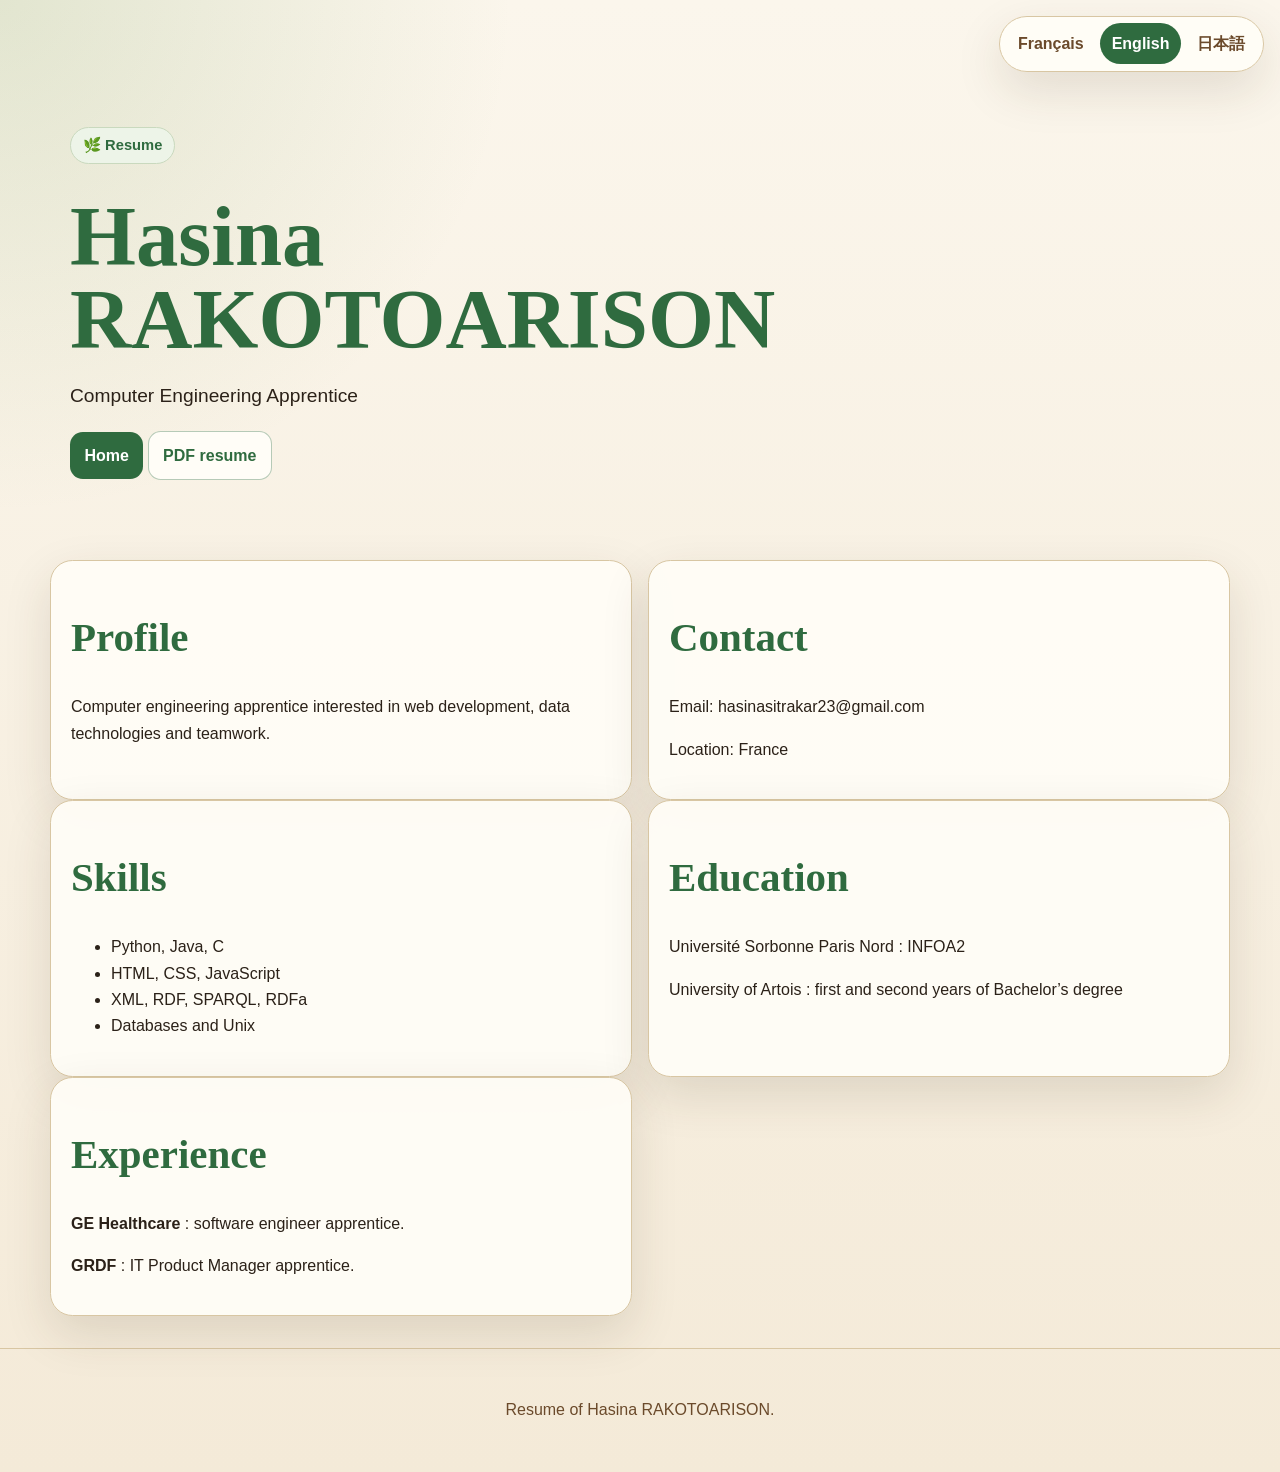
==== commit 8d578b09: "Passage du multilingue en XML et JavaScript" ====
--- a/cv-rdfa.en.html
+++ b/cv-rdfa.en.html
@@ -1,95 +1 @@
-<!doctype html>
-<html dir="ltr" lang="en" prefix="schema: https://schema.org/ foaf: http://xmlns.com/foaf/0.1/ dc: http://purl.org/dc/elements/1.1/ dcterms: http://purl.org/dc/terms/ org: http://www.w3.org/ns/org# xsd: http://www.w3.org/2001/XMLSchema#">
-<head>
-<meta charset="utf-8"/>
-<meta content="width=device-width, initial-scale=1" name="viewport"/>
-<meta content="CV of Hasina RAKOTOARISON: education, experience, skills and contact." name="description"/>
-<meta content="Hasina RAKOTOARISON" name="author"/>
-<title>CV : Hasina RAKOTOARISON</title>
-<link href="https://hamkitsi.github.io/cv-rdfa.html" hreflang="fr" rel="alternate"/>
-<link href="https://hamkitsi.github.io/cv-rdfa.en.html" hreflang="en" rel="alternate"/>
-<link href="https://hamkitsi.github.io/cv-rdfa.ja.html" hreflang="ja" rel="alternate"/>
-<link href="assets/css/style.css" rel="stylesheet"/>
-</head>
-<body about="https://hamkitsi.github.io/cv-rdfa.html" typeof="schema:ProfilePage foaf:Document">
-<a class="skip-link" href="#contenu">CV</a>
-<div aria-label="Language switcher" class="lang-switcher"><a class="" href="cv-rdfa.html" hreflang="fr" lang="fr">Français</a>
-<a class="active" href="cv-rdfa.en.html" hreflang="en" lang="en">English</a>
-<a class="" href="cv-rdfa.ja.html" hreflang="ja" lang="ja">日本語</a></div>
-<header class="site-header small-hero">
-<section class="hero">
-<div>
-<p class="badge">🌿 CV</p>
-<h1 property="dc:title schema:name">CV : Hasina RAKOTOARISON</h1>
-
-<p><a class="button-link" href="index.html">Home</a> <a class="button-link secondary" href="docs/CV_Hasina_Rakotoarison.pdf">PDF CV</a></p>
-</div>
-</section>
-</header>
-<nav aria-label="Navigation" class="navbar">
-<ul><li><a href="index.html">Home</a></li><li><a href="#cv">CV</a></li><li><a href="docs/CV_Hasina_Rakotoarison.pdf">PDF</a></li></ul>
-</nav>
-<main about="https://hamkitsi.github.io/#hasina" id="contenu" typeof="schema:Person foaf:Person">
-<section aria-labelledby="cv-title" class="section grid" id="cv">
-<article class="card cv-card main-cv">
-
-<h2 id="cv-title" property="schema:name foaf:name">Hasina Rakotoarison</h2>
-<meta content="Hasina" property="schema:givenName"/>
-<meta content="Rakotoarison" property="schema:familyName"/>
-<p><strong property="schema:jobTitle">Computer Engineering Apprentice</strong></p>
-<p property="schema:description">Computer engineering apprentice interested in programming, Web technologies, teamwork and international learning.</p>
-<p><a href="https://hamkitsi.github.io/" property="schema:url foaf:homepage">https://hamkitsi.github.io/</a></p>
-<p><a href="mailto:hasinasitrakar23@gmail.com" property="schema:email foaf:mbox">hasinasitrakar23@gmail.com</a></p>
-<p><span property="schema:telephone">+33765270721</span> · <span property="schema:address" typeof="schema:PostalAddress"><span property="schema:addressCountry">France</span></span></p>
-</article>
-<article class="card" rel="schema:knowsAbout">
-<h2>Skills</h2>
-<ul class="pill-list">
-<li property="schema:knowsAbout">XML</li>
-<li property="schema:knowsAbout">XSD</li>
-<li property="schema:knowsAbout">XSLT</li>
-<li property="schema:knowsAbout">RDF</li>
-<li property="schema:knowsAbout">RDFa</li>
-<li property="schema:knowsAbout">SPARQL</li>
-<li property="schema:knowsAbout">Corese</li>
-<li property="schema:knowsAbout">Java</li>
-<li property="schema:knowsAbout">Python</li>
-<li property="schema:knowsAbout">JavaScript</li>
-<li property="schema:knowsAbout">Database Management</li>
-<li property="schema:knowsAbout">Web Development</li>
-</ul>
-</article>
-</section>
-<section aria-label="Education and experience" class="section grid">
-<article class="card" rel="schema:alumniOf">
-<h2>Education</h2>
-<div resource="https://www.univ-artois.fr/" typeof="schema:CollegeOrUniversity">
-<h3 property="schema:name">University of Artois</h3>
-<p><time datetime="2021" property="schema:startDate">2021</time> : <time datetime="2023" property="schema:endDate">2023</time> · <span property="schema:description">1st and 2nd years of Bachelor’s degree</span></p>
-</div>
-<div resource="https://www.univ-spn.fr/" typeof="schema:CollegeOrUniversity">
-<h3 property="schema:name">University of Sorbonne Paris Nord</h3>
-<p><time datetime="2023" property="schema:startDate">2023</time> : <time datetime="2027" property="schema:endDate">2027</time> · <span property="schema:description">Software Engineer</span></p>
-</div>
-</article>
-<article class="card" rel="schema:worksFor">
-<h2>Experience</h2>
-<div resource="https://www.grdf.fr/" typeof="schema:Organization">
-<h3 property="schema:name">GRDF</h3>
-<p><span property="schema:department">Information Systems Department</span> · <span property="schema:roleName">IT Product Manager Apprentice</span> · <time datetime="2023">2023</time>:<time datetime="2024">2024</time></p>
-<p property="schema:description">Tomcat, Apache, Ansible, Centreon, ServiceNow, change and incident backlog, project committees.</p>
-</div>
-<div resource="https://www.gehealthcare.com/" typeof="schema:Organization">
-<h3 property="schema:name">GE Healthcare</h3>
-<p><span property="schema:department">Interventional Software Apps</span> · <span property="schema:roleName">Software Engineer Apprentice</span> · <time datetime="2024">2024</time>:<time datetime="2027">2027</time></p>
-<p property="schema:description">Dashboard enhancement, real-time metrics, web prototype for volumetric medical image reconstruction and visualization.</p>
-</div>
-</article>
-</section>
-
-
-
-</main>
-<footer class="site-footer"><p>Portfolio réalisé par Hasina RAKOTOARISON : INFOA2 : Université Sorbonne Paris Nord.</p></footer>
-</body>
-</html>+<!doctype html><html lang="en"><head><meta charset="utf-8"><meta http-equiv="refresh" content="0; url=cv-rdfa.html?lang=en"><script>location.replace('cv-rdfa.html?lang=en' + location.hash);</script><title>Redirect</title></head><body><p><a href="cv-rdfa.html?lang=en">English CV</a></p></body></html>
